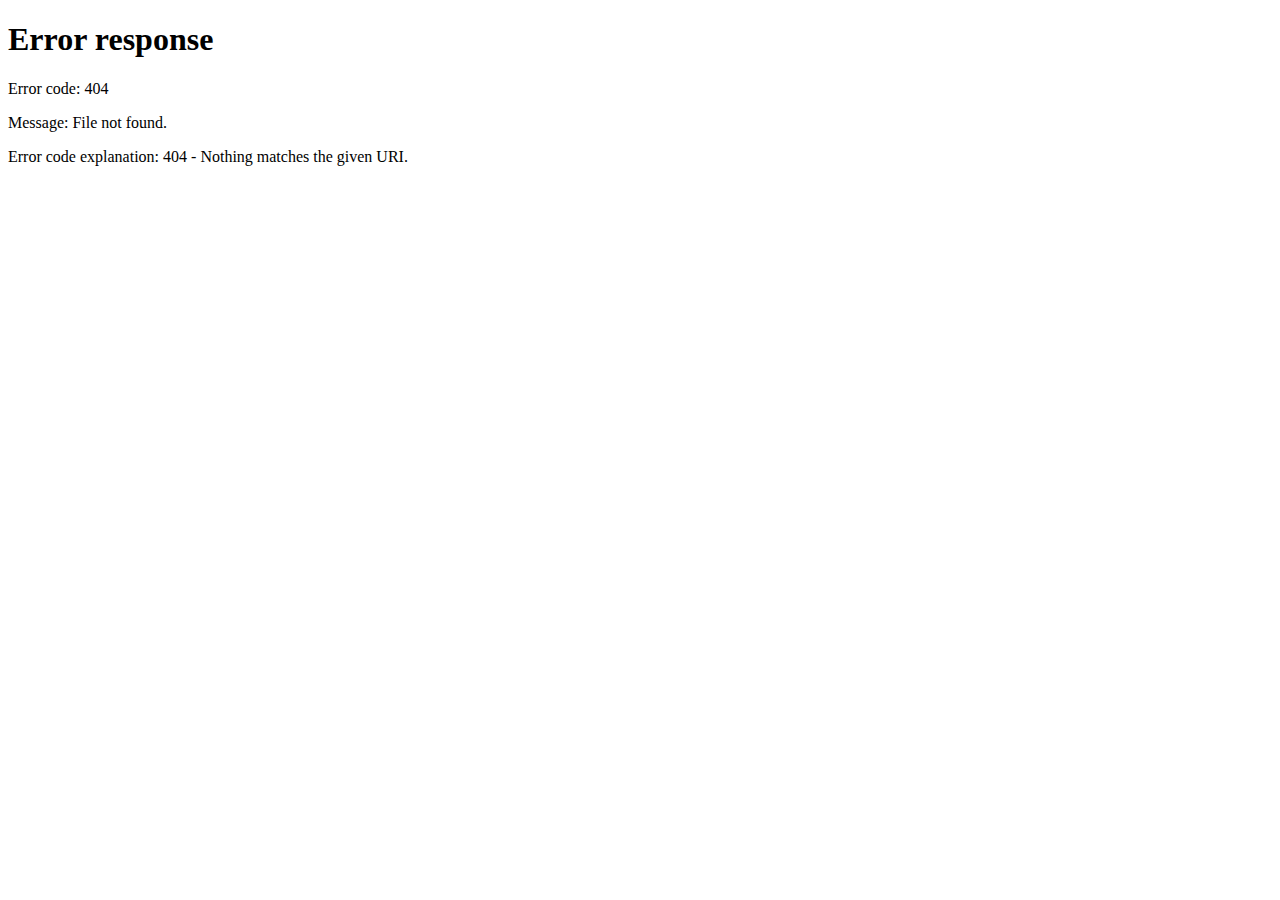
==== index.html @ 23e0af8f "Fist Push [ Portfolio - 40% ]" ====
<!DOCTYPE html>
<html lang="en">
<head>
    <meta charset="UTF-8">
    <meta http-equiv="refresh" content="0;URL=initpage.html">
    <title>Redirecting...</title>
</head>
<body>
<p>If you are not redirected, <a href="initpage.html">click here</a>.</p>
</body>
</html>
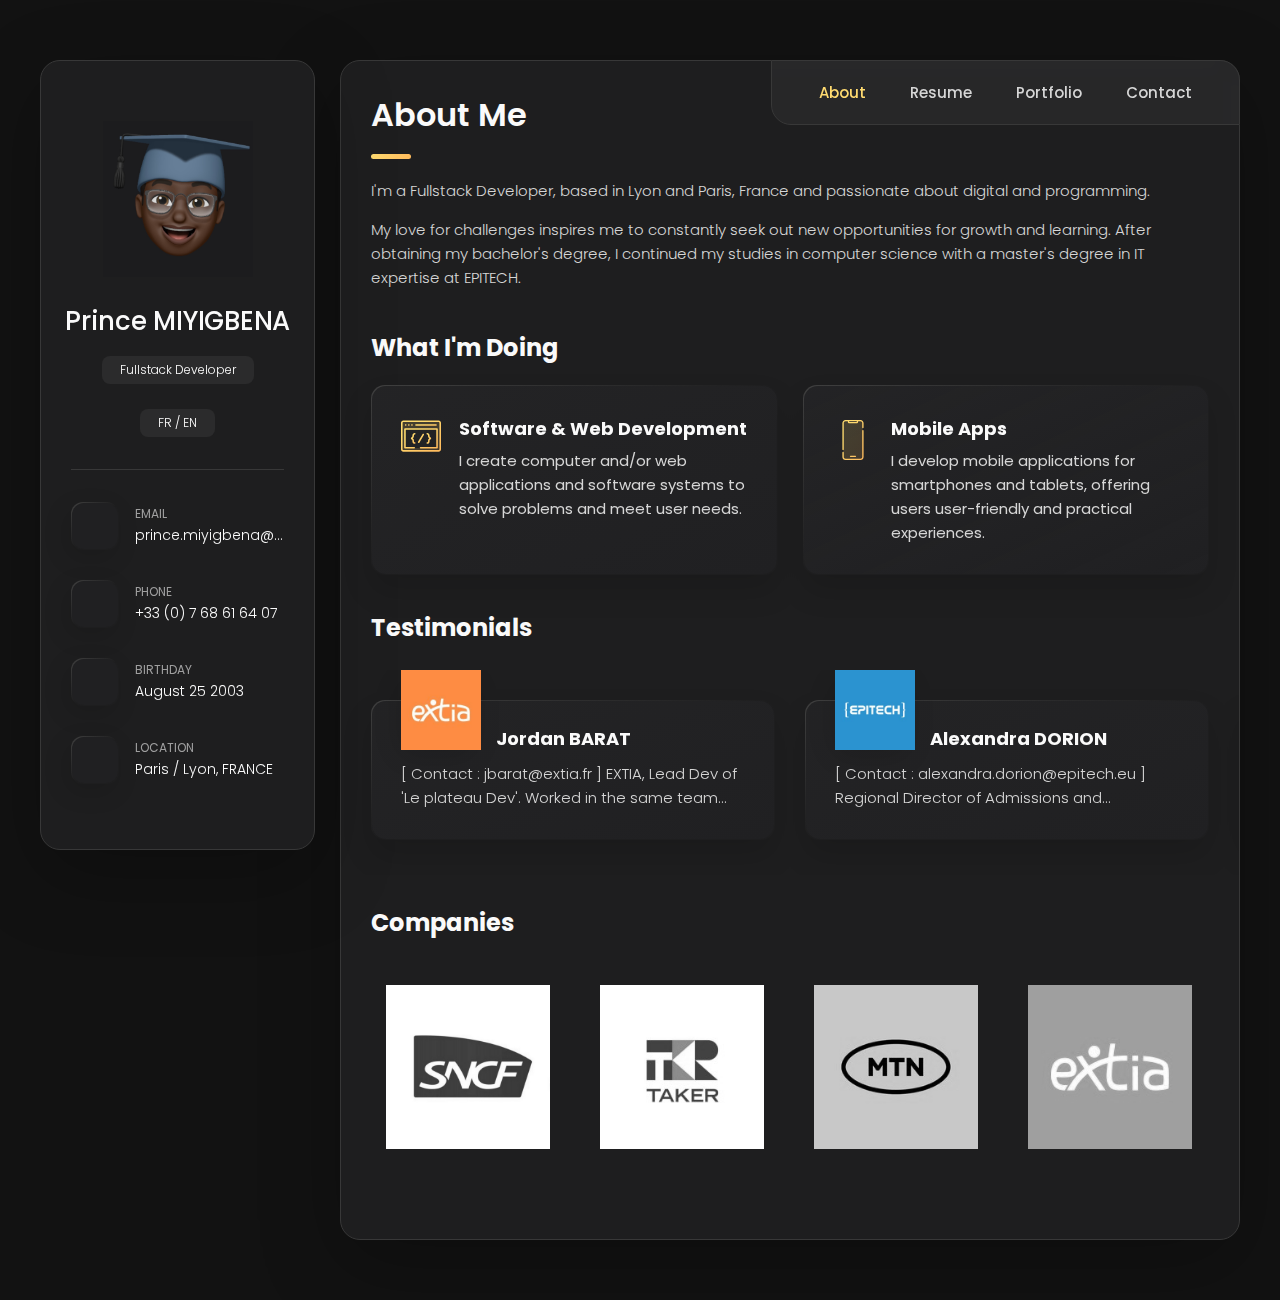
==== commit d1ab09e3: "New Portfolio" ====
--- a/index.html
+++ b/index.html
@@ -1,11 +1,977 @@
 <!DOCTYPE html>
 <html lang="en">
+
 <head>
-    <meta charset="UTF-8">
-    <meta http-equiv="refresh" content="0;URL=initpage.html">
-    <title>Redirecting...</title>
+  <meta charset="UTF-8">
+  <meta http-equiv="X-UA-Compatible" content="IE=edge">
+  <meta name="viewport" content="width=device-width, initial-scale=1.0">
+  <title>Prince MIYIGBENA - Portfolio</title>
+
+  <!--
+    - favicon
+  -->
+  <link rel="shortcut icon" href="./assets/images/logo.ico" type="image/x-icon">
+
+  <!--
+    - custom css link
+  -->
+  <link rel="stylesheet" href="./assets/css/style.css">
+
+  <!--
+    - google font link
+  -->
+  <link rel="preconnect" href="https://fonts.googleapis.com">
+  <link rel="preconnect" href="https://fonts.gstatic.com" crossorigin>
+  <link href="https://fonts.googleapis.com/css2?family=Poppins:wght@300;400;500;600&display=swap" rel="stylesheet">
 </head>
+
 <body>
-<p>If you are not redirected, <a href="initpage.html">click here</a>.</p>
+
+<!--
+  - #MAIN
+-->
+
+<main>
+
+  <!--
+    - #SIDEBAR
+  -->
+
+  <aside class="sidebar" data-sidebar>
+
+    <div class="sidebar-info">
+
+      <figure class="avatar-box">
+        <img src="./assets/images/my-avatar.jpg" alt="Prince MIYIGBENA" width="80">
+      </figure>
+
+      <div class="info-content">
+        <h1 class="name" title="Prince MIYIGBENA">Prince MIYIGBENA</h1>
+
+        <p class="title" id="me-title">Fullstack developer</p>
+      </div>
+
+      <div class="info-content">
+        <button class="title" id="color-toggle">FR / EN</button>
+      </div>
+
+      <button class="info_more-btn" data-sidebar-btn>
+        <span id="show-contacts">Show Contacts</span>
+
+        <ion-icon name="chevron-down"></ion-icon>
+      </button>
+
+    </div>
+
+    <div class="sidebar-info_more">
+
+      <div class="separator"></div>
+
+      <ul class="contacts-list">
+
+        <li class="contact-item">
+
+          <div class="icon-box">
+            <ion-icon name="mail-outline"></ion-icon>
+          </div>
+
+          <div class="contact-info">
+            <p class="contact-title" id="contact-email">Email</p>
+
+            <a href="mailto:prince.miyigbena@epitech.eu" class="contact-link">prince.miyigbena@epitech.eu</a>
+          </div>
+
+        </li>
+
+        <li class="contact-item">
+
+          <div class="icon-box">
+            <ion-icon name="phone-portrait-outline"></ion-icon>
+          </div>
+
+          <div class="contact-info">
+            <p class="contact-title" id="contact-phone">Phone</p>
+
+            <a href="tel:+33768616407" class="contact-link">+33 (0) 7 68 61 64 07</a>
+          </div>
+
+        </li>
+
+        <li class="contact-item">
+
+          <div class="icon-box">
+            <ion-icon name="calendar-outline"></ion-icon>
+          </div>
+
+          <div class="contact-info">
+            <p class="contact-title" id="contact-birthday">Birthday</p>
+
+            <time datetime="2003-08-25" id="contact-birthday-date">August 25, 2003</time>
+          </div>
+
+        </li>
+
+        <li class="contact-item">
+
+          <div class="icon-box">
+            <ion-icon name="location-outline"></ion-icon>
+          </div>
+
+          <div class="contact-info">
+            <p class="contact-title" id="contact-location">Location</p>
+
+            <address>Paris / Lyon, FRANCE</address>
+          </div>
+
+        </li>
+
+      </ul>
+
+      <div class="separator"></div>
+
+      <ul class="social-list">
+
+        <li class="social-item">
+          <a href="https://github.com/CMasterp" class="social-link">
+            <ion-icon name="logo-github"></ion-icon>
+          </a>
+        </li>
+
+        <li class="social-item">
+          <a href="https://www.linkedin.com/in/christian-miyigbena/" class="social-link">
+            <ion-icon name="logo-linkedin"></ion-icon>
+          </a>
+        </li>
+
+      </ul>
+
+    </div>
+
+  </aside>
+
+
+
+
+
+  <!--
+    - #main-content
+  -->
+
+  <div class="main-content">
+
+    <!--
+      - #NAVBAR
+    -->
+
+    <nav class="navbar">
+
+      <ul class="navbar-list">
+
+        <li class="navbar-item">
+          <button class="navbar-link  active" id="navbar-about" data-nav-link>About</button>
+        </li>
+
+        <li class="navbar-item">
+          <button class="navbar-link" id="navbar-resume" data-nav-link>Resume</button>
+        </li>
+
+        <li class="navbar-item">
+          <button class="navbar-link" id="navbar-portfolio" data-nav-link>Portfolio</button>
+        </li>
+
+        <li class="navbar-item">
+          <button class="navbar-link" id="navbar-contact" data-nav-link>Contact</button>
+        </li>
+
+      </ul>
+
+    </nav>
+
+
+
+
+
+    <!--
+      - #ABOUT
+    -->
+
+    <article class="about  active" data-page="about">
+
+      <header>
+        <h2 class="h2 article-title" id="navbar-about-active">About me</h2>
+      </header>
+
+      <section class="about-text">
+        <p id="navbar-about-text">
+          I'm a Fullstack Developer, based in Lyon and Paris, France and passionate about digital and programming.
+        </p>
+
+        <p id="navbar-about-textt">
+          My love for challenges inspires me to constantly seek out new opportunities for growth and learning.
+          After obtaining my bachelor's degree, I continued my studies in computer science with a master's degree in IT expertise at EPITECH.
+        </p>
+      </section>
+
+
+      <!--
+        - service
+      -->
+
+      <section class="service">
+
+        <h3 class="h3 service-title" id="navbar-service-whatimdoing">What i'm doing</h3>
+
+        <ul class="service-list">
+
+          <li class="service-item">
+
+            <div class="service-icon-box">
+              <img src="./assets/images/icon-dev.svg" alt="dev icon" width="40">
+            </div>
+
+            <div class="service-content-box">
+              <h4 class="h4 service-item-title" id="navbar-service-title">Software & Web development</h4>
+
+              <p class="service-item-text" id="navbar-service-description">
+                I create computer and/or web applications and software systems to solve problems and meet user needs.
+              </p>
+            </div>
+
+          </li>
+
+          <li class="service-item">
+
+            <div class="service-icon-box">
+              <img src="./assets/images/icon-app.svg" alt="mobile app icon" width="40">
+            </div>
+
+            <div class="service-content-box">
+              <h4 class="h4 service-item-title" id="navbar-servicee-title">Mobile apps</h4>
+
+              <p class="service-item-text" id="navbar-servicee-description">
+                I develop mobile applications for smartphones and tablets, offering users user-friendly and practical experiences.
+              </p>
+            </div>
+
+          </li>
+
+        </ul>
+
+      </section>
+
+
+      <!--
+        - testimonials
+      -->
+
+      <section class="testimonials">
+
+        <h3 class="h3 testimonials-title" id="navbar-testimonials-title">Testimonials</h3>
+
+        <ul class="testimonials-list has-scrollbar">
+
+          <li class="testimonials-item">
+            <div class="content-card" data-testimonials-item>
+
+              <figure class="testimonials-avatar-box">
+                <img src="./assets/images/logo-3-color.png" alt="Jordan BARAT" width="60" data-testimonials-avatar>
+              </figure>
+
+              <h4 class="h4 testimonials-item-title" data-testimonials-title>Jordan BARAT</h4>
+
+              <div class="testimonials-text" data-testimonials-text>
+                <p id="navbar-testimonials-1-description">
+                  EXTIA, Lead Dev of " Le plateau Dev ".
+                  Worked in the same team ( me as dev ). Contact : XXXXXXXXX
+                </p>
+              </div>
+
+            </div>
+          </li>
+
+          <li class="testimonials-item">
+            <div class="content-card" data-testimonials-item>
+
+              <figure class="testimonials-avatar-box">
+                <img src="./assets/images/logo-6-color.png" alt="Alexandra DORION" width="60" data-testimonials-avatar>
+              </figure>
+
+              <h4 class="h4 testimonials-item-title" data-testimonials-title>Alexandra DORION</h4>
+
+              <div class="testimonials-text" data-testimonials-text>
+                <p id="navbar-testimonials-2-description">
+                  Regional Director of Admissions and Development at EPITECH - European Institute of Technology.
+                  Worked in the same team ( me as epitech ambassador ).
+                </p>
+              </div>
+
+            </div>
+          </li>
+
+          <li class="testimonials-item">
+            <div class="content-card" data-testimonials-item>
+
+              <figure class="testimonials-avatar-box">
+                <img src="./assets/images/logo-1-color.png" alt="Lucas GUICHARD" width="60" data-testimonials-avatar>
+              </figure>
+
+              <h4 class="h4 testimonials-item-title" data-testimonials-title>Lucas GUICHARD</h4>
+
+              <div class="testimonials-text" data-testimonials-text>
+                <p id="navbar-testimonials-3-description">
+                  Fifth-Grade Student Exploring Computer Science and Business.
+                  Worked in the same team for freelance project at TAKER ( me as software dev and him as project leader ).
+                </p>
+              </div>
+
+            </div>
+          </li>
+
+          <li class="testimonials-item">
+            <div class="content-card" data-testimonials-item>
+
+              <figure class="testimonials-avatar-box">
+                <img src="./assets/images/logo-2-color.png" alt="Loïc GNACADJA" width="60" data-testimonials-avatar>
+              </figure>
+
+              <h4 class="h4 testimonials-item-title" data-testimonials-title>Loïc GNACADJA</h4>
+
+              <div class="testimonials-text" data-testimonials-text>
+                <p id="navbar-testimonials-4-description">
+                  Product & Services team leader at MTN.
+                  Worked in the same team for my 4months internship.
+                </p>
+              </div>
+
+            </div>
+          </li>
+
+        </ul>
+
+      </section>
+
+
+      <!--
+        - testimonials modal
+      -->
+
+      <div class="modal-container" data-modal-container>
+
+        <div class="overlay" data-overlay></div>
+
+        <section class="testimonials-modal">
+
+          <button class="modal-close-btn" data-modal-close-btn>
+            <ion-icon name="close-outline"></ion-icon>
+          </button>
+
+          <div class="modal-img-wrapper">
+            <figure class="modal-avatar-box">
+              <img src="./assets/images/avatar-1.png" alt="Jordan BARAT" width="80" data-modal-img>
+            </figure>
+
+            <img src="./assets/images/icon-quote.svg" alt="quote icon">
+          </div>
+
+          <div class="modal-content">
+
+            <h4 class="h3 modal-title" data-modal-title>Jordan BARAT</h4>
+
+            <time datetime="2024-02-29">29 February, 2024</time>
+
+            <div data-modal-text>
+              <p id="navbar-testimonials-5-description">
+                EXTIA, Lead Dev of " Le plateau Dev ".
+                Worked in the same team ( me as dev ).
+              </p>
+            </div>
+
+          </div>
+
+        </section>
+
+      </div>
+
+
+      <!--
+        - Companies
+      -->
+
+      <section class="clients">
+
+        <h3 class="h3 clients-title" id="navbar-companies">Companies</h3>
+
+        <ul class="clients-list has-scrollbar">
+
+          <li class="clients-item">
+            <a href="https://www.sncf.com/fr">
+              <img src="./assets/images/logo-7-color.png" alt="client logo">
+            </a>
+          </li>
+
+          <li class="clients-item">
+            <a href="https://juniortaker.com/">
+              <img src="./assets/images/logo-1-color.png" alt="client logo">
+            </a>
+          </li>
+
+          <li class="clients-item">
+            <a href="https://www.mtn.com/">
+              <img src="./assets/images/logo-2-color.png" alt="client logo">
+            </a>
+          </li>
+
+          <li class="clients-item">
+            <a href="https://www.extia-group.com/">
+              <img src="./assets/images/logo-3-color.png" alt="client logo">
+            </a>
+          </li>
+
+          <li class="clients-item">
+            <a href="https://lamcos.insa-lyon.fr/">
+              <img src="./assets/images/logo-4-color.png" alt="client logo">
+            </a>
+          </li>
+
+          <li class="clients-item">
+            <a href="https://pivotech.bj/">
+              <img src="./assets/images/logo-5-color.png" alt="client logo">
+            </a>
+          </li>
+
+        </ul>
+
+      </section>
+
+    </article>
+
+
+
+
+
+    <!--
+      - #RESUME
+    -->
+
+    <article class="resume" data-page="resume">
+
+      <header>
+        <h2 class="h2 article-title" id="navbar-resumee">Resume</h2>
+      </header>
+
+      <section class="timeline">
+
+        <div class="title-wrapper">
+          <div class="icon-box">
+            <ion-icon name="book-outline"></ion-icon>
+          </div>
+
+          <h3 class="h3" id="navbar-resume-education">Education</h3>
+        </div>
+
+        <ol class="timeline-list">
+
+          <li class="timeline-item">
+
+            <h4 class="h4 timeline-item-title" id="navbar-resume-education-title1">EPITECH - School of IT expertise</h4>
+
+            <span>2019 — 2024</span>
+
+            <p class="timeline-text" id="navbar-resume-education-description1">
+              MASTER - Baccalaureate +5 in IT expertise. ( Paris, FRANCE )
+            </p>
+
+          </li>
+
+          <li class="timeline-item">
+
+            <h4 class="h4 timeline-item-title" id="navbar-resume-education-title2">중앙대학교 - Chung Ang University </h4>
+
+            <span>2022 — 2023</span>
+
+            <p class="timeline-text" id="navbar-resume-education-description2">
+              MASTER 1 - Exchange student in Computer Science. ( Seoul, SOUTH KOREA )
+            </p>
+
+          </li>
+
+          <li class="timeline-item">
+
+            <h4 class="h4 timeline-item-title" id="navbar-resume-education-title3">Catholic College Notre Dame de lourdes</h4>
+
+            <span>2018 — 2019</span>
+
+            <p class="timeline-text" id="navbar-resume-education-description3">
+              Scientific Baccalaureate - Honours. ( Porto-Novo, BENIN )
+            </p>
+
+          </li>
+
+        </ol>
+
+      </section>
+
+      <section class="timeline">
+
+        <div class="title-wrapper">
+          <div class="icon-box">
+            <ion-icon name="book-outline"></ion-icon>
+          </div>
+
+          <h3 class="h3" id="navbar-resume-experience">Experience</h3>
+        </div>
+
+        <ol class="timeline-list">
+
+          <li class="timeline-item">
+
+            <h4 class="h4 timeline-item-title" id="navbar-resume-experience-title1">[ TAKER ] Fullstack Developer</h4>
+
+            <span id="navbar-resume-experience-date1">JAN 2022 — Present | Freelance - Remote</span>
+
+            <p class="timeline-text" id="navbar-resume-experience-description1">
+              Participation in software implementation on customer projects
+            </p>
+
+            <p class="timeline-text" id="navbar-resume-experience-descriptionn1">
+              Skills : Software development - Open Source software - React.js - Golang - C++
+            </p>
+
+          </li>
+
+          <li class="timeline-item">
+
+            <h4 class="h4 timeline-item-title" id="navbar-resume-experience-title2">[ EXTIA ] Technical Consultant</h4>
+
+            <span id="navbar-resume-experience-date2">SEP 2023 — FEB 2024 | Internship - Lille, France</span>
+
+            <p class="timeline-text" id="navbar-resume-experience-description2">
+              Management and development assistance on customer projects such as SNCF
+            </p>
+
+            <p class="timeline-text" id="navbar-resume-experience-descriptionn2">
+              Technologies and languages ( Typescript, AngularJS, Electron, JointJS )
+            </p>
+
+          </li>
+
+          <li class="timeline-item">
+
+            <h4 class="h4 timeline-item-title" id="navbar-resume-experience-title3">[ MTN ] IT Project Manager Assistant</h4>
+
+            <span id="navbar-resume-experience-date3">APR 2022 — JUL 2022 | Internship - Cotonou, Benin</span>
+
+            <p class="timeline-text" id="navbar-resume-experience-description3">
+              Development of customer data processing scripts
+            </p>
+            <p class="timeline-text" id="navbar-resume-experience-descriptionn3">
+              Management of clarification and development phases of ongoing projects with technical partners
+            </p>
+            <p class="timeline-text" id="navbar-resume-experience-descriptionnn3">
+              Implementation of a product tracking and management dashboard
+            </p>
+
+          </li>
+
+          <li class="timeline-item">
+
+            <h4 class="h4 timeline-item-title" id="navbar-resume-experience-title4">[ LAMCOS ] Web Developer</h4>
+
+            <span id="navbar-resume-experience-date4">OCT 2021 — MARS 2022 | Internship - Lyon, France</span>
+
+            <p class="timeline-text" id="navbar-resume-experience-description4">
+              Creation of a web interface for a mechanical calculation code
+            </p>
+            <p class="timeline-text" id="navbar-resume-experience-descriptionn4">
+              Discover the Visualization Toolkit (VTK)
+            </p>
+            <p class="timeline-text" id="navbar-resume-experience-descriptionnn4">
+              Implementation of a linking system between the mechanical calculation code and the interface (Fortran, Python, C)
+            </p>
+
+          </li>
+
+          <li class="timeline-item">
+
+            <h4 class="h4 timeline-item-title" id="navbar-resume-experience-title5">[ PIVOTECH ] Back-End Developer</h4>
+
+            <span id="navbar-resume-experience-date5">JUL 2020 — DEC 2020 | Internship - Cotonou, Benin</span>
+
+            <p class="timeline-text" id="navbar-resume-experience-description5">
+              Installation and configuration of web servers
+            </p>
+            <p class="timeline-text" id="navbar-resume-experience-descriptionn5">
+              Maintenance of Konta web application (database, remote servers)
+            </p>
+            <p class="timeline-text" id="navbar-resume-experience-descriptionnn5">
+              Development of an electronic invoicing system and a contract generation system
+            </p>
+
+          </li>
+
+        </ol>
+
+      </section>
+
+      <section class="skill">
+
+        <h3 class="h3 skills-title" id="navbar-resume-skills-title">My skills</h3>
+
+        <ul class="skills-list content-card">
+
+          <li class="skills-item">
+
+            <div class="title-wrapper">
+              <h5 class="h5" id="navbar-resume-skills1">Software Development</h5>
+              <data value="80">80%</data>
+            </div>
+
+            <div class="skill-progress-bg">
+              <div class="skill-progress-fill" style="width: 80%;"></div>
+            </div>
+
+          </li>
+
+          <li class="skills-item">
+
+            <div class="title-wrapper">
+              <h5 class="h5" id="navbar-resume-skills2">Web Development</h5>
+              <data value="70">70%</data>
+            </div>
+
+            <div class="skill-progress-bg">
+              <div class="skill-progress-fill" style="width: 70%;"></div>
+            </div>
+
+          </li>
+
+          <li class="skills-item">
+
+            <div class="title-wrapper">
+              <h5 class="h5" id="navbar-resume-skills3">Scripting and Automation</h5>
+              <data value="90">90%</data>
+            </div>
+
+            <div class="skill-progress-bg">
+              <div class="skill-progress-fill" style="width: 90%;"></div>
+            </div>
+
+          </li>
+
+          <li class="skills-item">
+
+            <div class="title-wrapper">
+              <h5 class="h5" id="navbar-resume-skills4">Cloud Computing</h5>
+              <data value="50">50%</data>
+            </div>
+
+            <div class="skill-progress-bg">
+              <div class="skill-progress-fill" style="width: 50%;"></div>
+            </div>
+
+          </li>
+
+        </ul>
+
+      </section>
+
+    </article>
+
+
+
+
+
+    <!--
+      - #PORTFOLIO
+    -->
+
+    <article class="portfolio" data-page="portfolio">
+
+      <header>
+        <h2 class="h2 article-title" id="navbar-resume-portfolio">Portfolio</h2>
+      </header>
+
+      <section class="projects">
+
+        <ul class="filter-list">
+
+          <li class="filter-item">
+            <button class="active" id="navbar-resume-portfolio-all" data-filter-btn>All</button>
+          </li>
+
+          <li class="filter-item">
+            <button id="navbar-resume-portfolio-1" data-filter-btn>Software development</button>
+          </li>
+
+          <li class="filter-item">
+            <button id="navbar-resume-portfolio-2" data-filter-btn>Web development</button>
+          </li>
+
+        </ul>
+
+        <div class="filter-select-box">
+
+          <button class="filter-select" data-select>
+
+            <div class="select-value" id="navbar-resume-select-category" data-selecct-value>Select category</div>
+
+            <div class="select-icon">
+              <ion-icon name="chevron-down"></ion-icon>
+            </div>
+
+          </button>
+
+          <ul class="select-list">
+
+            <li class="select-item">
+              <button id="navbar-resume-select-1" data-select-item>All</button>
+            </li>
+
+            <li class="select-item">
+              <button id="navbar-resume-select-2" data-select-item>Software development</button>
+            </li>
+
+            <li class="select-item">
+              <button id="navbar-resume-select-3" data-select-item>Web development</button>
+            </li>
+
+          </ul>
+
+        </div>
+
+        <ul class="project-list">
+
+          <li class="project-item  active" data-filter-item data-category="web development">
+            <a href="https://github.com/CMasterp/YelloBoard">
+
+              <figure class="project-img">
+                <div class="project-item-icon-box">
+                  <ion-icon name="eye-outline"></ion-icon>
+                </div>
+
+                <img src="./assets/images/project-1.png" alt="yelloboard" loading="lazy">
+              </figure>
+
+              <h3 class="project-title" id="navbar-resume-project-title1">ERP Application</h3>
+
+              <p class="project-category" id="navbar-resume-project-category1">Web development</p>
+
+            </a>
+          </li>
+
+          <li class="project-item  active" data-filter-item data-category="software development">
+            <a href="https://github.com/CMasterp/Bomberman">
+
+              <figure class="project-img">
+                <div class="project-item-icon-box">
+                  <ion-icon name="eye-outline"></ion-icon>
+                </div>
+
+                <img src="./assets/images/project-2.png" alt="bomberman" loading="lazy">
+              </figure>
+
+              <h3 class="project-title" id="navbar-resume-project-title2">Bomberman</h3>
+
+              <p class="project-category" id="navbar-resume-project-category2">Software development ( GAME )</p>
+
+            </a>
+          </li>
+
+          <li class="project-item  active" data-filter-item data-category="web development">
+            <a href="https://github.com/CMasterp/DealPiac">
+
+              <figure class="project-img">
+                <div class="project-item-icon-box">
+                  <ion-icon name="eye-outline"></ion-icon>
+                </div>
+
+                <img src="./assets/images/project-3.png" alt="dealpiac" loading="lazy">
+              </figure>
+
+              <h3 class="project-title" id="navbar-resume-project-title3">DealPiac</h3>
+
+              <p class="project-category" id="navbar-resume-project-category3">Web development</p>
+
+            </a>
+          </li>
+
+          <li class="project-item  active" data-filter-item data-category="software development">
+            <a href="https://github.com/CMasterp/PC-PODS">
+
+              <figure class="project-img">
+                <div class="project-item-icon-box">
+                  <ion-icon name="eye-outline"></ion-icon>
+                </div>
+
+                <img src="./assets/images/project-4.png" alt="pcpods" loading="lazy">
+              </figure>
+
+              <h3 class="project-title" id="navbar-resume-project-title4">PC PODS</h3>
+
+              <p class="project-category" id="navbar-resume-project-category4">Software development ( GAME )</p>
+
+            </a>
+          </li>
+
+          <li class="project-item  active" data-filter-item data-category="web development">
+            <a href="https://github.com/CMasterp/bi-gamerecsys">
+
+              <figure class="project-img">
+                <div class="project-item-icon-box">
+                  <ion-icon name="eye-outline"></ion-icon>
+                </div>
+
+                <img src="./assets/images/project-5.png" alt="gamerecsys" loading="lazy">
+              </figure>
+
+              <h3 class="project-title" id="navbar-resume-project-title5">Game Recommendation System</h3>
+
+              <p class="project-category" id="navbar-resume-project-category5">Web development</p>
+
+            </a>
+          </li>
+
+          <li class="project-item  active" data-filter-item data-category="web development">
+            <a href="https://github.com/CMasterp/ISAAC-VISUALIZER">
+
+              <figure class="project-img">
+                <div class="project-item-icon-box">
+                  <ion-icon name="eye-outline"></ion-icon>
+                </div>
+
+                <img src="./assets/images/project-6.png" alt="isaac" loading="lazy">
+              </figure>
+
+              <h3 class="project-title" id="navbar-resume-project-title6">ISAAC-VISUALIZER</h3>
+
+              <p class="project-category" id="navbar-resume-project-category6">Web development</p>
+
+            </a>
+          </li>
+
+          <li class="project-item  active" data-filter-item data-category="software development">
+            <a href="https://github.com/CMasterp/">
+
+              <figure class="project-img">
+                <div class="project-item-icon-box">
+                  <ion-icon name="eye-outline"></ion-icon>
+                </div>
+
+                <img src="./assets/images/project-7.png" alt="lstgmove" loading="lazy">
+              </figure>
+
+              <h3 class="project-title" id="navbar-resume-project-title7">LSTG Move</h3>
+
+              <p class="project-category" id="navbar-resume-project-category7">Software development</p>
+
+            </a>
+          </li>
+
+          <li class="project-item  active" data-filter-item data-category="software development">
+            <a href="https://github.com/CMasterp/ARCATEK">
+
+              <figure class="project-img">
+                <div class="project-item-icon-box">
+                  <ion-icon name="eye-outline"></ion-icon>
+                </div>
+
+                <img src="./assets/images/project-8.png" alt="arcatek" loading="lazy">
+              </figure>
+
+              <h3 class="project-title" id="navbar-resume-project-title8">Arcatek</h3>
+
+              <p class="project-category" id="navbar-resume-project-category8">Software development ( GAME )</p>
+
+            </a>
+          </li>
+
+          <li class="project-item  active" data-filter-item data-category="software development">
+            <a href="https://github.com/CMasterp/">
+
+              <figure class="project-img">
+                <div class="project-item-icon-box">
+                  <ion-icon name="eye-outline"></ion-icon>
+                </div>
+
+                <img src="./assets/images/project-9.png" alt="as2d" loading="lazy">
+              </figure>
+
+              <h3 class="project-title" id="navbar-resume-project-title9">SNCF - AS2D</h3>
+
+              <p class="project-category" id="navbar-resume-project-category9">Software development</p>
+
+            </a>
+          </li>
+
+        </ul>
+
+      </section>
+
+    </article>
+
+
+
+    <!--
+      - #CONTACT
+    -->
+
+    <article class="contact" data-page="contact">
+
+      <header>
+        <h2 class="h2 article-title" id="navbar-resume-contact-title">Contact</h2>
+      </header>
+
+      <section class="mapbox" data-mapbox>
+        <figure>
+          <iframe src="https://www.google.com/maps/d/embed?mid=1YnPn3MXQjFobSpWi9k4HmRl5nps&hl=en&ehbc=2E312F" width="400" height="300" loading="lazy"></iframe>
+        </figure>
+      </section>
+
+      <section class="contact-form">
+
+        <h3 class="h3 form-title" id="navbar-resume-contact-form">Contact Form</h3>
+
+        <form action="#" class="form" data-form>
+
+          <div class="input-wrapper">
+            <input type="text" name="fullname" class="form-input" placeholder="Full name" required data-form-input>
+
+            <input type="email" name="email" class="form-input" placeholder="Email address" required data-form-input>
+          </div>
+
+          <textarea name="message" class="form-input" placeholder="Your Message" required data-form-input></textarea>
+
+          <button class="form-btn" type="submit" disabled data-form-btn>
+            <ion-icon name="paper-plane"></ion-icon>
+            <span id="navbar-resume-send-message">Send Message</span>
+          </button>
+
+        </form>
+
+      </section>
+
+    </article>
+
+  </div>
+
+</main>
+
+
+
+
+
+
+<!--
+  - custom js link
+-->
+<script src="./assets/js/script.js"></script>
+
+<!--
+  - ionicon link
+-->
+<script type="module" src="https://unpkg.com/ionicons@5.5.2/dist/ionicons/ionicons.esm.js"></script>
+<script nomodule src="https://unpkg.com/ionicons@5.5.2/dist/ionicons/ionicons.js"></script>
+
 </body>
-</html>
+
+</html>--- a/assets/css/style.css
+++ b/assets/css/style.css
@@ -0,0 +1,1887 @@
+/*-----------------------------------*\
+  #style.css
+\*-----------------------------------*/
+
+
+/**
+ * copyright 2022 @codewithsadee
+ */
+
+
+
+
+
+/*-----------------------------------*\
+  #CUSTOM PROPERTY
+\*-----------------------------------*/
+
+:root {
+
+  /**
+   * colors
+   */
+
+  /* gradient */
+
+  --bg-gradient-onyx: linear-gradient(
+    to bottom right, 
+    hsl(240, 1%, 25%) 3%, 
+    hsl(0, 0%, 19%) 97%
+  );
+  --bg-gradient-jet: linear-gradient(
+    to bottom right, 
+    hsla(240, 1%, 18%, 0.251) 0%, 
+    hsla(240, 2%, 11%, 0) 100%
+  ), hsl(240, 2%, 13%);
+  --bg-gradient-yellow-1: linear-gradient(
+    to bottom right, 
+    hsl(45, 100%, 71%) 0%, 
+    hsla(36, 100%, 69%, 0) 50%
+  );
+  --bg-gradient-yellow-2: linear-gradient(
+    135deg, 
+    hsla(45, 100%, 71%, 0.251) 0%, 
+    hsla(35, 100%, 68%, 0) 59.86%
+  ), hsl(240, 2%, 13%);
+  --border-gradient-onyx: linear-gradient(
+    to bottom right, 
+    hsl(0, 0%, 25%) 0%, 
+    hsla(0, 0%, 25%, 0) 50%
+  );
+  --text-gradient-yellow: linear-gradient(
+    to right, 
+    hsl(45, 100%, 72%), 
+    hsl(35, 100%, 68%)
+  );
+
+  /* solid */
+
+  --jet: hsl(0, 0%, 22%);
+  --onyx: hsl(240, 1%, 17%);
+  --eerie-black-1: hsl(240, 2%, 13%);
+  --eerie-black-2: hsl(240, 2%, 12%);
+  --smoky-black: hsl(0, 0%, 7%);
+  --white-1: hsl(0, 0%, 100%);
+  --white-2: hsl(0, 0%, 98%);
+  --orange-yellow-crayola: hsl(45, 100%, 72%);
+  --vegas-gold: hsl(45, 54%, 58%);
+  --light-gray: hsl(0, 0%, 84%);
+  --light-gray-70: hsla(0, 0%, 84%, 0.7);
+  --bittersweet-shimmer: hsl(0, 43%, 51%);
+
+  /**
+   * typography
+   */
+
+  /* font-family */
+  --ff-poppins: 'Poppins', sans-serif;
+
+  /* font-size */
+  --fs-1: 24px;
+  --fs-2: 18px;
+  --fs-3: 17px;
+  --fs-4: 16px;
+  --fs-5: 15px;
+  --fs-6: 14px;
+  --fs-7: 13px;
+  --fs-8: 11px;
+
+  /* font-weight */
+  --fw-300: 300;
+  --fw-400: 400;
+  --fw-500: 500;
+  --fw-600: 600;
+
+  /**
+   * shadow
+   */
+  
+  --shadow-1: -4px 8px 24px hsla(0, 0%, 0%, 0.25);
+  --shadow-2: 0 16px 30px hsla(0, 0%, 0%, 0.25);
+  --shadow-3: 0 16px 40px hsla(0, 0%, 0%, 0.25);
+  --shadow-4: 0 25px 50px hsla(0, 0%, 0%, 0.15);
+  --shadow-5: 0 24px 80px hsla(0, 0%, 0%, 0.25);
+
+  /**
+   * transition
+   */
+
+  --transition-1: 0.25s ease;
+  --transition-2: 0.5s ease-in-out;
+
+}
+
+
+
+
+
+/*-----------------------------------*\
+  #RESET
+\*-----------------------------------*/
+
+*, *::before, *::after {
+  margin: 0;
+  padding: 0;
+  box-sizing: border-box;
+}
+
+a { text-decoration: none; }
+
+li { list-style: none; }
+
+img, ion-icon, a, button, time, span { display: block; }
+
+button {
+  font: inherit;
+  background: none;
+  border: none;
+  text-align: left;
+  cursor: pointer;
+}
+
+input, textarea {
+  display: block;
+  width: 100%;
+  background: none;
+  font: inherit;
+}
+
+::selection {
+  background: var(--orange-yellow-crayola);
+  color: var(--smoky-black);
+}
+
+:focus { outline-color: var(--orange-yellow-crayola); }
+
+html { font-family: var(--ff-poppins); }
+
+body { background: var(--smoky-black); }
+
+
+
+
+
+/*-----------------------------------*\
+  #REUSED STYLE
+\*-----------------------------------*/
+
+.sidebar,
+article {
+  background: var(--eerie-black-2);
+  border: 1px solid var(--jet);
+  border-radius: 20px;
+  padding: 15px;
+  box-shadow: var(--shadow-1);
+  z-index: 1;
+}
+
+.separator {
+  width: 100%;
+  height: 1px;
+  background: var(--jet);
+  margin: 16px 0;
+}
+
+.icon-box {
+  position: relative;
+  background: var(--border-gradient-onyx);
+  width: 30px;
+  height: 30px;
+  border-radius: 8px;
+  display: flex;
+  justify-content: center;
+  align-items: center;
+  font-size: 16px;
+  color: var(--orange-yellow-crayola);
+  box-shadow: var(--shadow-1);
+  z-index: 1;
+}
+
+.icon-box::before {
+  content: "";
+  position: absolute;
+  inset: 1px;
+  background: var(--eerie-black-1);
+  border-radius: inherit;
+  z-index: -1;
+}
+
+.icon-box ion-icon { --ionicon-stroke-width: 35px; }
+
+article { display: none; }
+
+article.active {
+  display: block;
+  animation: fade 0.5s ease backwards;
+}
+
+@keyframes fade {
+  0% { opacity: 0; }
+  100% { opacity: 1; }
+}
+
+.h2,
+.h3,
+.h4,
+.h5 {
+  color: var(--white-2);
+  text-transform: capitalize;
+}
+
+.h2 { font-size: var(--fs-1); }
+
+.h3 { font-size: var(--fs-2); }
+
+.h4 { font-size: var(--fs-4); }
+
+.h5 {
+  font-size: var(--fs-7);
+  font-weight: var(--fw-500);
+}
+
+.article-title {
+  position: relative;
+  padding-bottom: 7px;
+}
+
+.article-title::after {
+  content: "";
+  position: absolute;
+  bottom: 0;
+  left: 0;
+  width: 30px;
+  height: 3px;
+  background: var(--text-gradient-yellow);
+  border-radius: 3px;
+}
+
+.has-scrollbar::-webkit-scrollbar {
+  width: 5px; /* for vertical scrollbar */
+  height: 5px; /* for horizontal scrollbar */
+}
+
+.has-scrollbar::-webkit-scrollbar-track {
+  background: var(--onyx);
+  border-radius: 5px;
+}
+
+.has-scrollbar::-webkit-scrollbar-thumb {
+  background: var(--orange-yellow-crayola);
+  border-radius: 5px;
+}
+
+.has-scrollbar::-webkit-scrollbar-button { width: 20px; }
+
+.content-card {
+  position: relative;
+  background: var(--border-gradient-onyx);
+  padding: 15px;
+  padding-top: 45px;
+  border-radius: 14px;
+  box-shadow: var(--shadow-2);
+  cursor: pointer;
+  z-index: 1;
+}
+
+.content-card::before {
+  content: "";
+  position: absolute;
+  inset: 1px;
+  background: var(--bg-gradient-jet);
+  border-radius: inherit;
+  z-index: -1;
+}
+
+
+
+
+
+/*-----------------------------------*\
+  #MAIN
+\*-----------------------------------*/
+
+main {
+  margin: 15px 12px;
+  margin-bottom: 75px;
+  min-width: 259px;
+}
+
+
+
+
+
+/*-----------------------------------*\
+  #SIDEBAR
+\*-----------------------------------*/
+
+.sidebar {
+  margin-bottom: 15px;
+  max-height: 112px;
+  overflow: hidden;
+  transition: var(--transition-2);
+}
+
+.sidebar.active { max-height: 405px; }
+
+.sidebar-info {
+  position: relative;
+  display: flex;
+  justify-content: flex-start;
+  align-items: center;
+  gap: 15px;
+}
+
+.avatar-box {
+  background: var(--bg-gradient-onyx);
+  border-radius: 20px;
+}
+
+.info-content .name {
+  color: var(--white-2);
+  font-size: var(--fs-3);
+  font-weight: var(--fw-500);
+  letter-spacing: -0.25px;
+  margin-bottom: 10px;
+}
+
+.info-content .title {
+  color: var(--white-1);
+  background: var(--onyx);
+  font-size: var(--fs-8);
+  font-weight: var(--fw-300);
+  width: max-content;
+  padding: 3px 12px;
+  border-radius: 8px;
+}
+
+.info_more-btn {
+  position: absolute;
+  top: -15px;
+  right: -15px;
+  border-radius: 0 15px;
+  font-size: 13px;
+  color: var(--orange-yellow-crayola);
+  background: var(--border-gradient-onyx);
+  padding: 10px;
+  box-shadow: var(--shadow-2);
+  transition: var(--transition-1);
+  z-index: 1;
+}
+
+.info_more-btn::before {
+  content: "";
+  position: absolute;
+  inset: 1px;
+  border-radius: inherit;
+  background: var(--bg-gradient-jet);
+  transition: var(--transition-1);
+  z-index: -1;
+}
+
+.info_more-btn:hover,
+.info_more-btn:focus { background: var(--bg-gradient-yellow-1); }
+
+.info_more-btn:hover::before,
+.info_more-btn:focus::before { background: var(--bg-gradient-yellow-2); }
+
+.info_more-btn span { display: none; }
+
+.sidebar-info_more {
+  opacity: 0;
+  visibility: hidden;
+  transition: var(--transition-2);
+}
+
+.sidebar.active .sidebar-info_more {
+  opacity: 1;
+  visibility: visible;
+}
+
+.contacts-list {
+  display: grid;
+  grid-template-columns: 1fr;
+  gap: 16px;
+}
+
+.contact-item {
+  min-width: 100%;
+  display: flex;
+  align-items: center;
+  gap: 16px;
+}
+
+.contact-info {
+  max-width: calc(100% - 46px);
+  width: calc(100% - 46px);
+}
+
+.contact-title {
+  color: var(--light-gray-70);
+  font-size: var(--fs-8);
+  text-transform: uppercase;
+  margin-bottom: 2px;
+}
+
+.contact-info :is(.contact-link, time, address) {
+  color: var(--white-2);
+  font-size: var(--fs-7);
+}
+
+.contact-info address { font-style: normal; }
+
+.social-list {
+  display: flex;
+  justify-content: flex-start;
+  align-items: center;
+  gap: 15px;
+  padding-bottom: 4px;
+  padding-left: 7px;
+}
+
+.social-item .social-link {
+  color: var(--light-gray-70);
+  font-size: 18px;
+}
+
+
+.social-item .social-link:hover { color: var(--light-gray); }
+
+
+
+
+
+/*-----------------------------------*\
+  #NAVBAR
+\*-----------------------------------*/
+
+.navbar {
+  position: fixed;
+  bottom: 0;
+  left: 0;
+  width: 100%;
+  background: hsla(240, 1%, 17%, 0.75);
+  backdrop-filter: blur(10px);
+  border: 1px solid var(--jet);
+  border-radius: 12px 12px 0 0;
+  box-shadow: var(--shadow-2);
+  z-index: 5;
+}
+
+.navbar-list {
+  display: flex;
+  flex-wrap: wrap;
+  justify-content: center;
+  align-items: center;
+  padding: 0 10px;
+}
+
+.navbar-link {
+  color: var(--light-gray);
+  font-size: var(--fs-8);
+  padding: 20px 7px;
+  transition: color var(--transition-1);
+}
+
+.navbar-link:hover,
+.navbar-link:focus { color: var(--light-gray-70); }
+
+.navbar-link.active { color: var(--orange-yellow-crayola); }
+
+
+
+
+
+/*-----------------------------------*\
+  #ABOUT
+\*-----------------------------------*/
+
+.about .article-title { margin-bottom: 15px; }
+
+.about-text {
+  color: var(--light-gray);
+  font-size: var(--fs-6);
+  font-weight: var(--fw-300);
+  line-height: 1.6;
+}
+
+.about-text p { margin-bottom: 15px; }
+
+
+
+/**
+ * #service 
+ */
+
+.service { margin-bottom: 35px; }
+
+.service-title { margin-bottom: 20px; }
+
+.service-list {
+  display: grid;
+  grid-template-columns: 1fr;
+  gap: 20px;
+}
+
+.service-item {
+  position: relative;
+  background: var(--border-gradient-onyx);
+  padding: 20px;
+  border-radius: 14px;
+  box-shadow: var(--shadow-2);
+  z-index: 1;
+}
+
+.service-item::before {
+  content: "";
+  position: absolute;
+  inset: 1px;
+  background: var(--bg-gradient-jet);
+  border-radius: inherit;
+  z-index: -1;
+}
+
+.service-icon-box { margin-bottom: 10px; }
+
+.service-icon-box img { margin: auto; }
+
+.service-content-box { text-align: center; }
+
+.service-item-title { margin-bottom: 7px; }
+
+.service-item-text {
+  color: var(--light-gray);
+  font-size: var(--fs-6);
+  font-weight: var(--fw-3);
+  line-height: 1.6;
+}
+
+
+/**
+ * #testimonials 
+ */
+
+.testimonials { margin-bottom: 30px; }
+
+.testimonials-title { margin-bottom: 20px; }
+
+.testimonials-list {
+  display: flex;
+  justify-content: flex-start;
+  align-items: flex-start;
+  gap: 15px;
+  margin: 0 -15px;
+  padding: 25px 15px;
+  padding-bottom: 35px;
+  overflow-x: auto;
+  scroll-behavior: smooth;
+  overscroll-behavior-inline: contain;
+  scroll-snap-type: inline mandatory;
+}
+
+.testimonials-item {
+  min-width: 100%;
+  scroll-snap-align: center;
+}
+
+.testimonials-avatar-box {
+  position: absolute;
+  top: 0;
+  left: 0;
+  transform: translate(15px, -25px);
+  background: var(--bg-gradient-onyx);
+  border-radius: 14px;
+  box-shadow: var(--shadow-1);
+}
+
+.testimonials-item-title { margin-bottom: 7px; }
+
+.testimonials-text {
+  color: var(--light-gray);
+  font-size: var(--fs-6);
+  font-weight: var(--fw-300);
+  line-height: 1.6;
+  display: -webkit-box;
+  line-clamp: 4;
+  -webkit-line-clamp: 4;
+  -webkit-box-orient: vertical;
+  overflow: hidden;
+}
+
+
+/**
+ * #testimonials-modal
+ */
+
+.modal-container {
+  position: fixed;
+  top: 0;
+  left: 0;
+  width: 100%;
+  height: 100%;
+  display: flex;
+  justify-content: center;
+  align-items: center;
+  overflow-y: auto;
+  overscroll-behavior: contain;
+  z-index: 20;
+  pointer-events: none;
+  visibility: hidden;
+}
+
+.modal-container::-webkit-scrollbar { display: none; }
+
+.modal-container.active {
+  pointer-events: all;
+  visibility: visible;
+}
+
+.overlay {
+  position: fixed;
+  top: 0;
+  left: 0;
+  width: 100%;
+  height: 100vh;
+  background: hsl(0, 0%, 5%);
+  opacity: 0;
+  visibility: hidden;
+  pointer-events: none;
+  z-index: 1;
+  transition: var(--transition-1);
+}
+
+.overlay.active {
+  opacity: 0.8;
+  visibility: visible;
+  pointer-events: all;
+}
+
+.testimonials-modal {
+  background: var(--eerie-black-2);
+  position: relative;
+  padding: 15px;
+  margin: 15px 12px;
+  border: 1px solid var(--jet);
+  border-radius: 14px;
+  box-shadow: var(--shadow-5);
+  transform: scale(1.2);
+  opacity: 0;
+  transition: var(--transition-1);
+  z-index: 2;
+}
+
+.modal-container.active .testimonials-modal {
+  transform: scale(1);
+  opacity: 1;
+}
+
+.modal-close-btn {
+  position: absolute;
+  top: 15px;
+  right: 15px;
+  background: var(--onyx);
+  border-radius: 8px;
+  width: 32px;
+  height: 32px;
+  display: flex;
+  justify-content: center;
+  align-items: center;
+  color: var(--white-2);
+  font-size: 18px;
+  opacity: 0.7;
+}
+
+.modal-close-btn:hover,
+.modal-close-btn:focus { opacity: 1; }
+
+.modal-close-btn ion-icon { --ionicon-stroke-width: 50px; }
+
+.modal-avatar-box {
+  background: var(--bg-gradient-onyx);
+  width: max-content;
+  border-radius: 14px;
+  margin-bottom: 15px;
+  box-shadow: var(--shadow-2);
+}
+
+.modal-img-wrapper > img { display: none; }
+
+.modal-title { margin-bottom: 4px; }
+
+.title.active {
+  background-color: var(--orange-yellow-crayola);
+  color: var(--eerie-black-1);
+}
+
+.modal-content time {
+  font-size: var(--fs-6);
+  color: var(--light-gray-70);
+  font-weight: var(--fw-300);
+  margin-bottom: 10px;
+}
+
+.modal-content p {
+  color: var(--light-gray);
+  font-size: var(--fs-6);
+  font-weight: var(--fw-300);
+  line-height: 1.6;
+}
+
+
+/**
+ * #clients 
+ */
+
+.clients { margin-bottom: 15px; }
+
+.clients-list {
+  display: flex;
+  justify-content: flex-start;
+  align-items: flex-start;
+  gap: 15px;
+  margin: 0 -15px;
+  padding: 25px;
+  padding-bottom: 25px;
+  overflow-x: auto;
+  scroll-behavior: smooth;
+  overscroll-behavior-inline: contain;
+  scroll-snap-type: inline mandatory;
+  scroll-padding-inline: 25px;
+}
+
+.clients-item {
+  min-width: 50%;
+  scroll-snap-align: start;
+}
+
+.clients-item img {
+  width: 100%;
+  filter: grayscale(1);
+  transition: var(--transition-1);
+}
+
+.clients-item img:hover { filter: grayscale(0); }
+
+
+
+
+
+/*-----------------------------------*\
+  #RESUME
+\*-----------------------------------*/
+
+.article-title { margin-bottom: 30px; }
+
+
+/**
+ * education and experience 
+ */
+
+.timeline { margin-bottom: 30px; }
+
+.timeline .title-wrapper {
+  display: flex;
+  align-items: center;
+  gap: 15px;
+  margin-bottom: 25px;
+}
+
+.timeline-list {
+  font-size: var(--fs-6);
+  margin-left: 45px;
+}
+
+.timeline-item { position: relative; }
+
+.timeline-item:not(:last-child) { margin-bottom: 20px; }
+
+.timeline-item-title {
+  font-size: var(--fs-6);
+  line-height: 1.3;
+  margin-bottom: 7px;
+}
+
+.timeline-list span {
+  color: var(--vegas-gold);
+  font-weight: var(--fw-400);
+  line-height: 1.6;
+}
+
+.timeline-item:not(:last-child)::before {
+  content: "";
+  position: absolute;
+  top: -25px;
+  left: -30px;
+  width: 1px;
+  height: calc(100% + 50px);
+  background: var(--jet);
+}
+
+.timeline-item::after {
+  content: "";
+  position: absolute;
+  top: 5px;
+  left: -33px;
+  height: 6px;
+  width: 6px;
+  background: var(--text-gradient-yellow);
+  border-radius: 50%;
+  box-shadow: 0 0 0 4px var(--jet);
+}
+
+.timeline-text {
+  color: var(--light-gray);
+  font-weight: var(--fw-300);
+  line-height: 1.6;
+}
+
+
+/**
+ * skills 
+ */
+
+.skills-title { margin-bottom: 20px; }
+
+.skills-list { padding: 20px; }
+
+
+.skills-item:not(:last-child) { margin-bottom: 15px; }
+
+.skill .title-wrapper {
+  display: flex;
+  align-items: center;
+  gap: 5px;
+  margin-bottom: 8px;
+}
+
+.skill .title-wrapper data {
+  color: var(--light-gray);
+  font-size: var(--fs-7);
+  font-weight: var(--fw-300);
+}
+
+.skill-progress-bg {
+  background: var(--jet);
+  width: 100%;
+  height: 8px;
+  border-radius: 10px;
+}
+
+.skill-progress-fill {
+  background: var(--text-gradient-yellow);
+  height: 100%;
+  border-radius: inherit;
+}
+
+
+
+
+
+/*-----------------------------------*\
+  #PORTFOLIO
+\*-----------------------------------*/
+
+.filter-list { display: none; }
+
+.filter-select-box {
+  position: relative;
+  margin-bottom: 25px;
+}
+
+.filter-select {
+  background: var(--eerie-black-2);
+  color: var(--light-gray);
+  display: flex;
+  justify-content: space-between;
+  align-items: center;
+  width: 100%;
+  padding: 12px 16px;
+  border: 1px solid var(--jet);
+  border-radius: 14px;
+  font-size: var(--fs-6);
+  font-weight: var(--fw-300);
+}
+
+.filter-select.active .select-icon { transform: rotate(0.5turn); }
+
+.select-list {
+  background: var(--eerie-black-2);
+  position: absolute;
+  top: calc(100% + 6px);
+  width: 100%;
+  padding: 6px;
+  border: 1px solid var(--jet);
+  border-radius: 14px;
+  z-index: 2;
+  opacity: 0;
+  visibility: hidden;
+  pointer-events: none;
+  transition: 0.15s ease-in-out;
+}
+
+.filter-select.active + .select-list {
+  opacity: 1;
+  visibility: visible;
+  pointer-events: all;
+}
+
+.select-item button {
+  background: var(--eerie-black-2);
+  color: var(--light-gray);
+  font-size: var(--fs-6);
+  font-weight: var(--fw-300);
+  text-transform: capitalize;
+  width: 100%;
+  padding: 8px 10px;
+  border-radius: 8px;
+}
+
+.select-item button:hover { --eerie-black-2: hsl(240, 2%, 20%); }
+
+.project-list {
+  display: grid;
+  grid-template-columns: 1fr;
+  gap: 30px;
+  margin-bottom: 10px;
+}
+
+.project-item { display: none; }
+
+.project-item.active {
+  display: block;
+  animation: scaleUp 0.25s ease forwards;
+}
+
+@keyframes scaleUp {
+  0% { transform: scale(0.5); }
+  100% { transform: scale(1); }
+}
+
+.project-item > a { width: 100%; }
+
+.project-img {
+  position: relative;
+  width: 100%;
+  height: 200px;
+  border-radius: 16px;
+  overflow: hidden;
+  margin-bottom: 15px;
+}
+
+.project-img::before {
+  content: "";
+  position: absolute;
+  top: 0;
+  left: 0;
+  width: 100%;
+  height: 100%;
+  background: transparent;
+  z-index: 1;
+  transition: var(--transition-1);
+}
+
+.project-item > a:hover .project-img::before { background: hsla(0, 0%, 0%, 0.5); }
+
+.project-item-icon-box {
+  --scale: 0.8;
+
+  background: var(--jet);
+  color: var(--orange-yellow-crayola);
+  position: absolute;
+  top: 50%;
+  left: 50%;
+  transform: translate(-50%, -50%) scale(var(--scale));
+  font-size: 20px;
+  padding: 18px;
+  border-radius: 12px;
+  opacity: 0;
+  z-index: 1;
+  transition: var(--transition-1);
+}
+
+.project-item > a:hover .project-item-icon-box {
+  --scale: 1;
+  opacity: 1;
+}
+
+.project-item-icon-box ion-icon { --ionicon-stroke-width: 50px; }
+
+.project-img img {
+  width: 100%;
+  height: 100%;
+  object-fit: cover;
+  transition: var(--transition-1);
+}
+
+.project-item > a:hover img { transform: scale(1.1); }
+
+.project-title,
+.project-category { margin-left: 10px; }
+
+.project-title {
+  color: var(--white-2);
+  font-size: var(--fs-5);
+  font-weight: var(--fw-400);
+  text-transform: capitalize;
+  line-height: 1.3;
+}
+
+.project-category {
+  color: var(--light-gray-70);
+  font-size: var(--fs-6);
+  font-weight: var(--fw-300);
+}
+
+
+
+
+
+/*-----------------------------------*\
+  #BLOG
+\*-----------------------------------*/
+
+.blog-posts { margin-bottom: 10px; }
+
+.blog-posts-list {
+  display: grid;
+  grid-template-columns: 1fr;
+  gap: 20px;
+}
+
+.blog-post-item > a {
+  position: relative;
+  background: var(--border-gradient-onyx);
+  height: 100%;
+  box-shadow: var(--shadow-4);
+  border-radius: 16px;
+  z-index: 1;
+}
+
+.blog-post-item > a::before {
+  content: "";
+  position: absolute;
+  inset: 1px;
+  border-radius: inherit;
+  background: var(--eerie-black-1);
+  z-index: -1;
+}
+
+.blog-banner-box {
+  width: 100%;
+  height: 200px;
+  border-radius: 12px;
+  overflow: hidden;
+}
+
+.blog-banner-box img {
+  width: 100%;
+  height: 100%;
+  object-fit: cover;
+  transition: var(--transition-1);
+}
+
+.blog-post-item > a:hover .blog-banner-box img { transform: scale(1.1); }
+
+.blog-content { padding: 15px; }
+
+.blog-meta {
+  display: flex;
+  justify-content: flex-start;
+  align-items: center;
+  gap: 7px;
+  margin-bottom: 10px;
+}
+
+.blog-meta :is(.blog-category, time) {
+  color: var(--light-gray-70);
+  font-size: var(--fs-6);
+  font-weight: var(--fw-300);
+}
+
+.blog-meta .dot {
+  background: var(--light-gray-70);
+  width: 4px;
+  height: 4px;
+  border-radius: 4px;
+}
+
+.blog-item-title {
+  margin-bottom: 10px;
+  line-height: 1.3;
+  transition: var(--transition-1);
+}
+
+.blog-post-item > a:hover .blog-item-title { color: var(--orange-yellow-crayola); }
+
+.blog-text {
+  color: var(--light-gray);
+  font-size: var(--fs-6);
+  font-weight: var(--fw-300);
+  line-height: 1.6;
+}
+
+
+
+
+
+/*-----------------------------------*\
+  #CONTACT
+\*-----------------------------------*/
+
+.mapbox {
+  position: relative;
+  height: 250px;
+  width: 100%;
+  border-radius: 16px;
+  margin-bottom: 30px;
+  border: 1px solid var(--jet);
+  overflow: hidden;
+}
+
+.mapbox figure { height: 100%; }
+
+.mapbox iframe {
+  width: 100%;
+  height: 100%;
+  border: none;
+  filter: grayscale(1) invert(1);
+}
+
+.contact-form { margin-bottom: 10px; }
+
+.form-title { margin-bottom: 20px; }
+
+.input-wrapper {
+  display: grid;
+  grid-template-columns: 1fr;
+  gap: 25px;
+  margin-bottom: 25px;
+}
+
+.form-input {
+  color: var(--white-2);
+  font-size: var(--fs-6);
+  font-weight: var(--fw-400);
+  padding: 13px 20px;
+  border: 1px solid var(--jet);
+  border-radius: 14px;
+  outline: none;
+}
+
+.form-input::placeholder { font-weight: var(--fw-500); }
+
+.form-input:focus { border-color: var(--orange-yellow-crayola); }
+
+textarea.form-input {
+  min-height: 100px;
+  height: 120px;
+  max-height: 200px;
+  resize: vertical;
+  margin-bottom: 25px;
+}
+
+textarea.form-input::-webkit-resizer { display: none; }
+
+.form-input:focus:invalid { border-color: var(--bittersweet-shimmer); }
+
+.form-btn {
+  position: relative;
+  width: 100%;
+  background: var(--border-gradient-onyx);
+  color: var(--orange-yellow-crayola);
+  display: flex;
+  justify-content: center;
+  align-items: center;
+  gap: 10px;
+  padding: 13px 20px;
+  border-radius: 14px;
+  font-size: var(--fs-6);
+  text-transform: capitalize;
+  box-shadow: var(--shadow-3);
+  z-index: 1;
+  transition: var(--transition-1);
+}
+
+.form-btn::before {
+  content: "";
+  position: absolute;
+  inset: 1px;
+  background: var(--bg-gradient-jet);
+  border-radius: inherit;
+  z-index: -1;
+  transition: var(--transition-1);
+}
+
+.form-btn ion-icon { font-size: 16px; }
+
+.form-btn:hover { background: var(--bg-gradient-yellow-1); }
+
+.form-btn:hover::before { background: var(--bg-gradient-yellow-2); }
+
+.form-btn:disabled {
+  opacity: 0.7;
+  cursor: not-allowed;
+}
+
+.form-btn:disabled:hover { background: var(--border-gradient-onyx); }
+
+.form-btn:disabled:hover::before { background: var(--bg-gradient-jet); }
+
+
+
+
+
+/*-----------------------------------*\
+  #RESPONSIVE
+\*-----------------------------------*/
+
+/**
+ * responsive larger than 450px screen
+ */
+
+@media (min-width: 450px) {
+
+  /**
+   * client
+   */
+
+  .clients-item { min-width: calc(33.33% - 10px); }
+
+
+
+  /**
+   * #PORTFOLIO, BLOG 
+   */
+
+  .project-img,
+  .blog-banner-box { height: auto; }
+
+}
+
+
+
+
+
+/**
+ * responsive larger than 580px screen
+ */
+
+@media (min-width: 580px) {
+
+  /**
+   * CUSTOM PROPERTY
+   */
+
+  :root {
+
+    /**
+     * typography
+     */
+
+    --fs-1: 32px;
+    --fs-2: 24px;
+    --fs-3: 26px;
+    --fs-4: 18px;
+    --fs-6: 15px;
+    --fs-7: 15px;
+    --fs-8: 12px;
+
+  }
+
+
+
+  /**
+   * #REUSED STYLE
+   */
+
+  .sidebar, article {
+    width: 520px;
+    margin-inline: auto;
+    padding: 30px;
+  }
+
+  .article-title {
+    font-weight: var(--fw-600);
+    padding-bottom: 15px;
+  }
+
+  .article-title::after {
+    width: 40px;
+    height: 5px;
+  }
+
+  .icon-box {
+    width: 48px;
+    height: 48px;
+    border-radius: 12px;
+    font-size: 18px;
+  }
+
+
+
+  /**
+   * #MAIN
+   */
+
+  main {
+    margin-top: 60px;
+    margin-bottom: 100px;
+  }
+
+
+
+  /**
+   * #SIDEBAR
+   */
+
+  .sidebar {
+    max-height: 180px;
+    margin-bottom: 30px;
+  }
+
+  .sidebar.active { max-height: 584px; }
+
+  .sidebar-info { gap: 25px; }
+
+  .avatar-box { border-radius: 30px; }
+
+  .avatar-box img { width: 120px; }
+
+  .info-content .name { margin-bottom: 15px; }
+
+  .info-content .title { padding: 5px 18px; }
+
+  .info_more-btn {
+    top: -30px;
+    right: -30px;
+    padding: 10px 15px;
+  }
+
+  .info_more-btn span {
+    display: block;
+    font-size: var(--fs-8);
+  }
+
+  .info_more-btn ion-icon { display: none; }
+
+  .separator { margin: 32px 0; }
+
+  .contacts-list { gap: 20px; }
+
+  .contact-info {
+    max-width: calc(100% - 64px);
+    width: calc(100% - 64px);
+  }
+
+
+
+  /**
+   * #NAVBAR
+   */
+
+  .navbar { border-radius: 20px 20px 0 0; }
+
+  .navbar-list { gap: 20px; }
+
+  .navbar-link { --fs-8: 14px; }
+
+
+
+  /**
+   * #ABOUT
+   */
+
+  .about .article-title { margin-bottom: 20px; }
+
+  .about-text { margin-bottom: 40px; }
+
+  /* service */
+
+  .service-item {
+    display: flex;
+    justify-content: flex-start;
+    align-items: flex-start;
+    gap: 18px;
+    padding: 30px;
+  }
+
+  .service-icon-box {
+    margin-bottom: 0;
+    margin-top: 5px;
+  }
+
+  .service-content-box { text-align: left; }
+
+  /* testimonials */
+
+  .testimonials-title { margin-bottom: 25px; }
+
+  .testimonials-list {
+    gap: 30px;
+    margin: 0 -30px;
+    padding: 30px;
+    padding-bottom: 35px;
+  }
+
+  .content-card {
+    padding: 30px;
+    padding-top: 25px;
+  }
+
+  .testimonials-avatar-box {
+    transform: translate(30px, -30px);
+    border-radius: 20px;
+  }
+
+  .testimonials-avatar-box img { width: 80px; }
+
+  .testimonials-item-title {
+    margin-bottom: 10px;
+    margin-left: 95px;
+  }
+
+  .testimonials-text {
+    line-clamp: 2;
+    -webkit-line-clamp: 2;
+  }
+
+  /* testimonials modal */
+
+  .modal-container { padding: 20px; }
+
+  .testimonials-modal {
+    display: flex;
+    justify-content: flex-start;
+    align-items: stretch;
+    gap: 25px;
+    padding: 30px;
+    border-radius: 20px;
+  }
+
+  .modal-img-wrapper {
+    display: flex;
+    flex-direction: column;
+    align-items: center;
+  }
+
+  .modal-avatar-box {
+    border-radius: 18px;
+    margin-bottom: 0;
+  }
+
+  .modal-avatar-box img { width: 65px; }
+
+  .modal-img-wrapper > img {
+    display: block;
+    flex-grow: 1;
+    width: 35px;
+  }
+
+  /* clients */
+
+  .clients-list {
+    gap: 50px;
+    margin: 0 -30px;
+    padding: 45px;
+    scroll-padding-inline: 45px;
+  }
+
+  .clients-item { min-width: calc(33.33% - 35px); }
+
+
+
+  /**
+   * #RESUME
+   */
+
+  .timeline-list { margin-left: 65px; }
+
+  .timeline-item:not(:last-child)::before { left: -40px; }
+
+  .timeline-item::after {
+    height: 8px;
+    width: 8px;
+    left: -43px;
+  }
+
+  .skills-item:not(:last-child) { margin-bottom: 25px; }
+
+
+
+  /**
+   * #PORTFOLIO, BLOG
+   */
+
+  .project-img, .blog-banner-box { border-radius: 16px; }
+
+  .blog-posts-list { gap: 30px; }
+
+  .blog-content { padding: 25px; }
+
+
+
+  /**
+   * #CONTACT
+   */
+
+  .mapbox {
+    height: 380px;
+    border-radius: 18px;
+  }
+
+  .input-wrapper {
+    gap: 30px;
+    margin-bottom: 30px;
+  }
+
+  .form-input { padding: 15px 20px; }
+
+  textarea.form-input { margin-bottom: 30px; }
+
+  .form-btn {
+    --fs-6: 16px;
+    padding: 16px 20px;
+  }
+
+  .form-btn ion-icon { font-size: 18px; }
+
+}
+
+
+
+
+
+/**
+ * responsive larger than 768px screen
+ */
+
+@media (min-width: 768px) {
+
+  /**
+   * REUSED STYLE
+   */
+
+  .sidebar, article { width: 700px; }
+
+  .has-scrollbar::-webkit-scrollbar-button { width: 100px; }
+
+
+
+  /**
+   * SIDEBAR
+   */
+
+  .contacts-list {
+    grid-template-columns: 1fr 1fr;
+    gap: 30px 15px;
+  }
+
+
+
+  /**
+   * NAVBAR
+   */
+
+  .navbar-link { --fs-8: 15px; }
+
+
+
+  /**
+   * ABOUT
+   */
+
+  /* testimonials modal */
+
+  .testimonials-modal {
+    gap: 35px;
+    max-width: 680px;
+  }
+
+  .modal-avatar-box img { width: 80px; }
+
+
+
+  /**
+   * PORTFOLIO
+   */
+
+  .article-title { padding-bottom: 20px; }
+
+  .filter-select-box { display: none; }
+
+  .filter-list {
+    display: flex;
+    justify-content: flex-start;
+    align-items: center;
+    gap: 25px;
+    padding-left: 5px;
+    margin-bottom: 30px;
+  }
+
+  .filter-item button {
+    color: var(--light-gray);
+    font-size: var(--fs-5);
+    transition: var(--transition-1);
+  }
+
+  .filter-item button:hover { color: var(--light-gray-70); }
+
+  .filter-item button.active { color: var(--orange-yellow-crayola); }
+
+  /* portfolio and blog grid */
+
+  .project-list, .blog-posts-list { grid-template-columns: 1fr 1fr; }
+
+
+
+  /**
+   * CONTACT
+   */
+
+  .input-wrapper { grid-template-columns: 1fr 1fr; }
+
+  .form-btn {
+    width: max-content;
+    margin-left: auto;
+  }
+  
+}
+
+
+
+
+
+/**
+ * responsive larger than 1024px screen
+ */
+
+@media (min-width: 1024px) {
+
+  /**
+   * CUSTOM PROPERTY
+   */
+
+  :root {
+
+    /**
+    * shadow
+    */
+
+    --shadow-1: -4px 8px 24px hsla(0, 0%, 0%, 0.125);
+    --shadow-2: 0 16px 30px hsla(0, 0%, 0%, 0.125);
+    --shadow-3: 0 16px 40px hsla(0, 0%, 0%, 0.125);
+
+  }
+
+
+
+  /**
+   * REUSED STYLE
+   */
+
+  .sidebar, article {
+    width: 950px;
+    box-shadow: var(--shadow-5);
+  }
+
+
+
+  /**
+   * MAIN 
+   */
+
+  main { margin-bottom: 60px; }
+
+  .main-content {
+    position: relative;
+    width: max-content;
+    margin: auto;
+  }
+
+
+
+  /**
+   * NAVBAR
+   */
+
+  .navbar {
+    position: absolute;
+    bottom: auto;
+    top: 0;
+    left: auto;
+    right: 0;
+    width: max-content;
+    border-radius: 0 20px;
+    padding: 0 20px;
+    box-shadow: none;
+  }
+
+  .navbar-list {
+    gap: 30px;
+    padding: 0 20px;
+  }
+
+  .navbar-link { font-weight: var(--fw-500); }
+
+
+
+  /**
+   * ABOUT
+   */
+
+  /* service */
+
+  .service-list {
+    grid-template-columns: 1fr 1fr;
+    gap: 20px 25px;
+  }
+
+  /* testimonials */
+
+  .testimonials-item { min-width: calc(50% - 15px); }
+
+  /* clients */
+
+  .clients-item { min-width: calc(25% - 38px); }
+
+
+
+  /**
+   * PORTFOLIO
+   */
+
+  .project-list { grid-template-columns: repeat(3, 1fr); }
+
+
+
+  /**
+   * BLOG
+   */
+
+  .blog-banner-box { height: 230px; }
+
+}
+
+
+
+
+
+/**
+ * responsive larger than 1250px screen
+ */
+
+@media (min-width: 1250px) {
+
+  /**
+   * RESET
+   */
+
+  body::-webkit-scrollbar { width: 20px; }
+
+  body::-webkit-scrollbar-track { background: var(--smoky-black); }
+
+  body::-webkit-scrollbar-thumb {
+    border: 5px solid var(--smoky-black);
+    background: hsla(0, 0%, 100%, 0.1);
+    border-radius: 20px;
+    box-shadow: inset 1px 1px 0 hsla(0, 0%, 100%, 0.11),
+                inset -1px -1px 0 hsla(0, 0%, 100%, 0.11);
+  }
+
+  body::-webkit-scrollbar-thumb:hover { background: hsla(0, 0%, 100%, 0.15); }
+
+  body::-webkit-scrollbar-button { height: 60px; }
+
+
+
+  /**
+   * REUSED STYLE
+   */
+
+  .sidebar, article { width: auto; }
+
+  article { min-height: 100%; }
+
+
+
+  /**
+   * MAIN
+   */
+
+  main {
+    max-width: 1200px;
+    margin-inline: auto;
+    display: flex;
+    justify-content: center;
+    align-items: stretch;
+    gap: 25px;
+  }
+
+  .main-content {
+    min-width: 75%;
+    width: 75%;
+    margin: 0;
+  }
+
+
+
+  /**
+   * SIDEBAR
+   */
+
+  .sidebar {
+    position: sticky;
+    top: 60px;
+    max-height: max-content;
+    height: 100%;
+    margin-bottom: 0;
+    padding-top: 60px;
+    z-index: 1;
+  }
+
+  .sidebar-info { flex-direction: column; }
+
+  .avatar-box img { width: 150px; }
+
+  .info-content .name {
+    white-space: nowrap;
+    text-align: center;
+  }
+
+  .info-content .title { margin: auto; }
+
+  .info_more-btn { display: none; }
+
+  .sidebar-info_more {
+    opacity: 1;
+    visibility: visible;
+  }
+
+  .contacts-list { grid-template-columns: 1fr; }
+
+  .contact-info :is(.contact-link) {
+    white-space: nowrap;
+    overflow: hidden;
+    text-overflow: ellipsis;
+  }
+
+  .contact-info :is(.contact-link, time, address) {
+    --fs-7: 14px;
+    font-weight: var(--fw-300);
+  }
+
+  .separator:last-of-type {
+    margin: 15px 0;
+    opacity: 0;
+  }
+
+  .social-list { justify-content: center; }
+
+
+
+  /**
+	 * RESUME
+	 */
+
+  .timeline-text { max-width: 700px; }
+
+}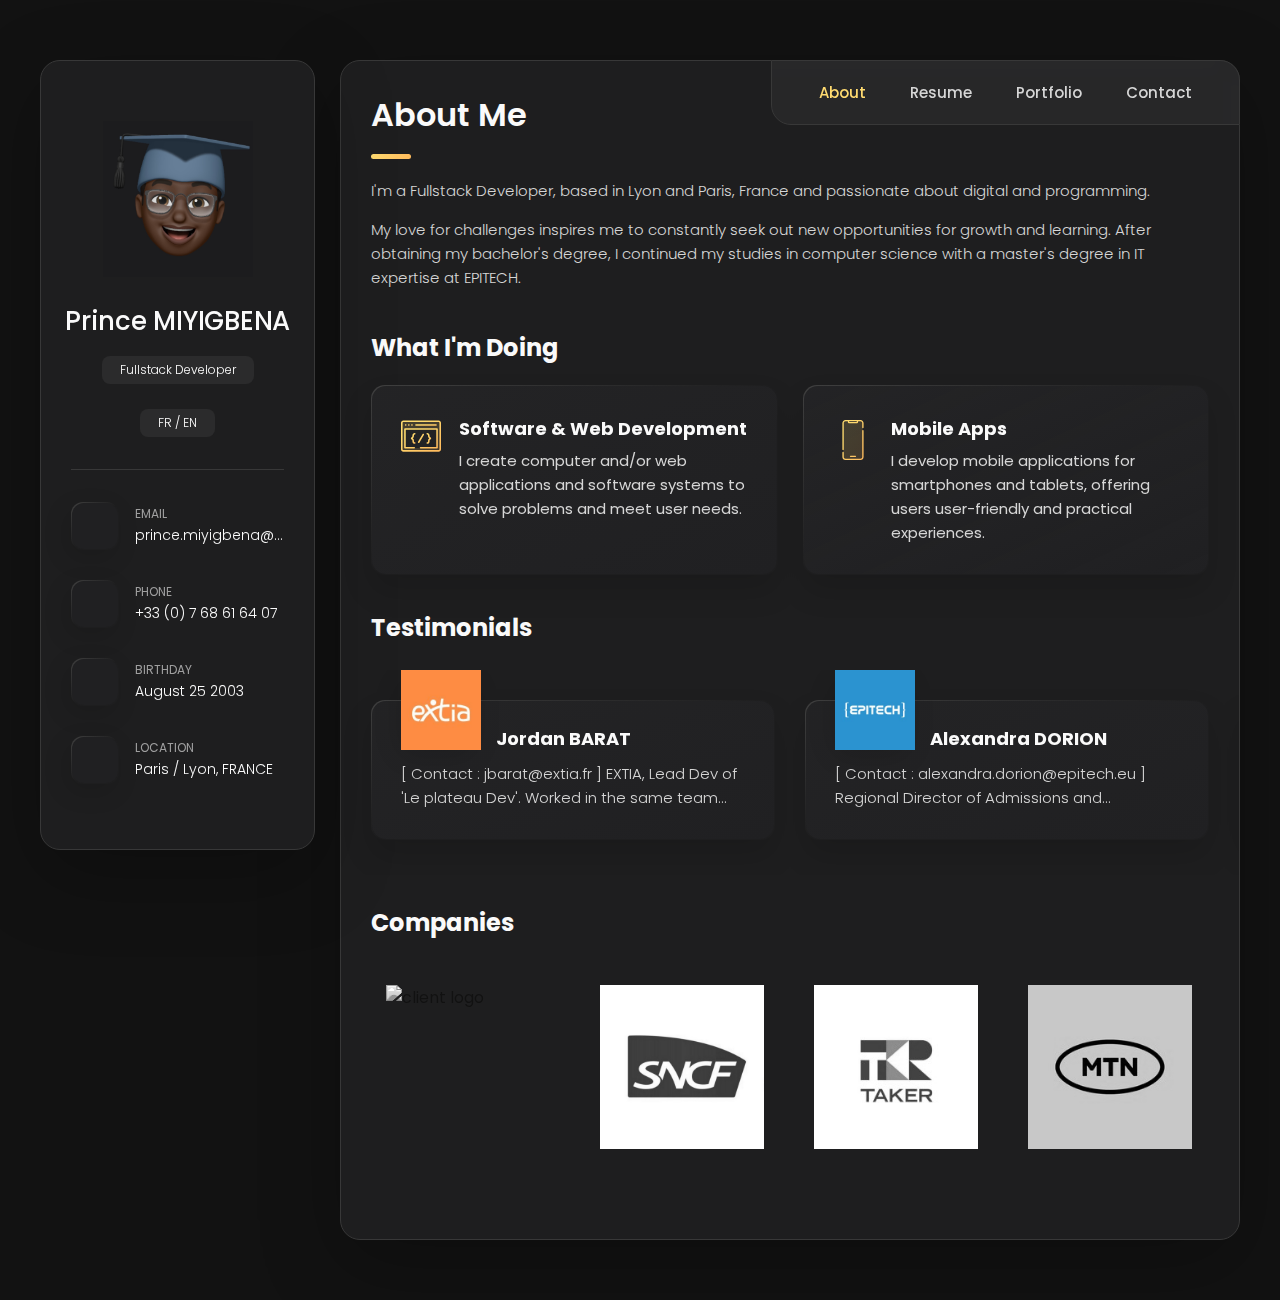
==== commit e9fa77ce: "Update index.html" ====
--- a/index.html
+++ b/index.html
@@ -404,6 +404,12 @@
         <ul class="clients-list has-scrollbar">
 
           <li class="clients-item">
+            <a href="https://www.banque-france.fr/fr">
+              <img src="./assets/images/logo-8-color.png" alt="client logo">
+            </a>
+          </li>
+
+          <li class="clients-item">
             <a href="https://www.sncf.com/fr">
               <img src="./assets/images/logo-7-color.png" alt="client logo">
             </a>
@@ -525,6 +531,22 @@
 
           <li class="timeline-item">
 
+            <h4 class="h4 timeline-item-title" id="navbar-resume-experience-title0">[ BANQUE DE FRANCE ] Fullstack Developer</h4>
+
+            <span id="navbar-resume-experience-date0">MAR 2024 — AUG 2024 | Internship - Paris, France</span>
+
+            <p class="timeline-text" id="navbar-resume-experience-description0">
+              Development of in-house software and implementation of automated systems
+            </p>
+
+            <p class="timeline-text" id="navbar-resume-experience-descriptionn0">
+              Skills : Software development - Angular 14 - Java - Spring
+            </p>
+
+          </li>
+
+          <li class="timeline-item">
+
             <h4 class="h4 timeline-item-title" id="navbar-resume-experience-title1">[ TAKER ] Fullstack Developer</h4>
 
             <span id="navbar-resume-experience-date1">JAN 2022 — Present | Freelance - Remote</span>
@@ -623,6 +645,19 @@
 
             <div class="title-wrapper">
               <h5 class="h5" id="navbar-resume-skills1">Software Development</h5>
+              <data value="85">85%</data>
+            </div>
+
+            <div class="skill-progress-bg">
+              <div class="skill-progress-fill" style="width: 85%;"></div>
+            </div>
+
+          </li>
+
+          <li class="skills-item">
+
+            <div class="title-wrapper">
+              <h5 class="h5" id="navbar-resume-skills2">Web Development</h5>
               <data value="80">80%</data>
             </div>
 
@@ -635,38 +670,25 @@
           <li class="skills-item">
 
             <div class="title-wrapper">
-              <h5 class="h5" id="navbar-resume-skills2">Web Development</h5>
+              <h5 class="h5" id="navbar-resume-skills3">Scripting and Automation</h5>
+              <data value="95">95%</data>
+            </div>
+
+            <div class="skill-progress-bg">
+              <div class="skill-progress-fill" style="width: 95%;"></div>
+            </div>
+
+          </li>
+
+          <li class="skills-item">
+
+            <div class="title-wrapper">
+              <h5 class="h5" id="navbar-resume-skills4">Cloud Computing</h5>
               <data value="70">70%</data>
             </div>
 
             <div class="skill-progress-bg">
               <div class="skill-progress-fill" style="width: 70%;"></div>
-            </div>
-
-          </li>
-
-          <li class="skills-item">
-
-            <div class="title-wrapper">
-              <h5 class="h5" id="navbar-resume-skills3">Scripting and Automation</h5>
-              <data value="90">90%</data>
-            </div>
-
-            <div class="skill-progress-bg">
-              <div class="skill-progress-fill" style="width: 90%;"></div>
-            </div>
-
-          </li>
-
-          <li class="skills-item">
-
-            <div class="title-wrapper">
-              <h5 class="h5" id="navbar-resume-skills4">Cloud Computing</h5>
-              <data value="50">50%</data>
-            </div>
-
-            <div class="skill-progress-bg">
-              <div class="skill-progress-fill" style="width: 50%;"></div>
             </div>
 
           </li>
@@ -974,4 +996,4 @@
 
 </body>
 
-</html>+</html>
